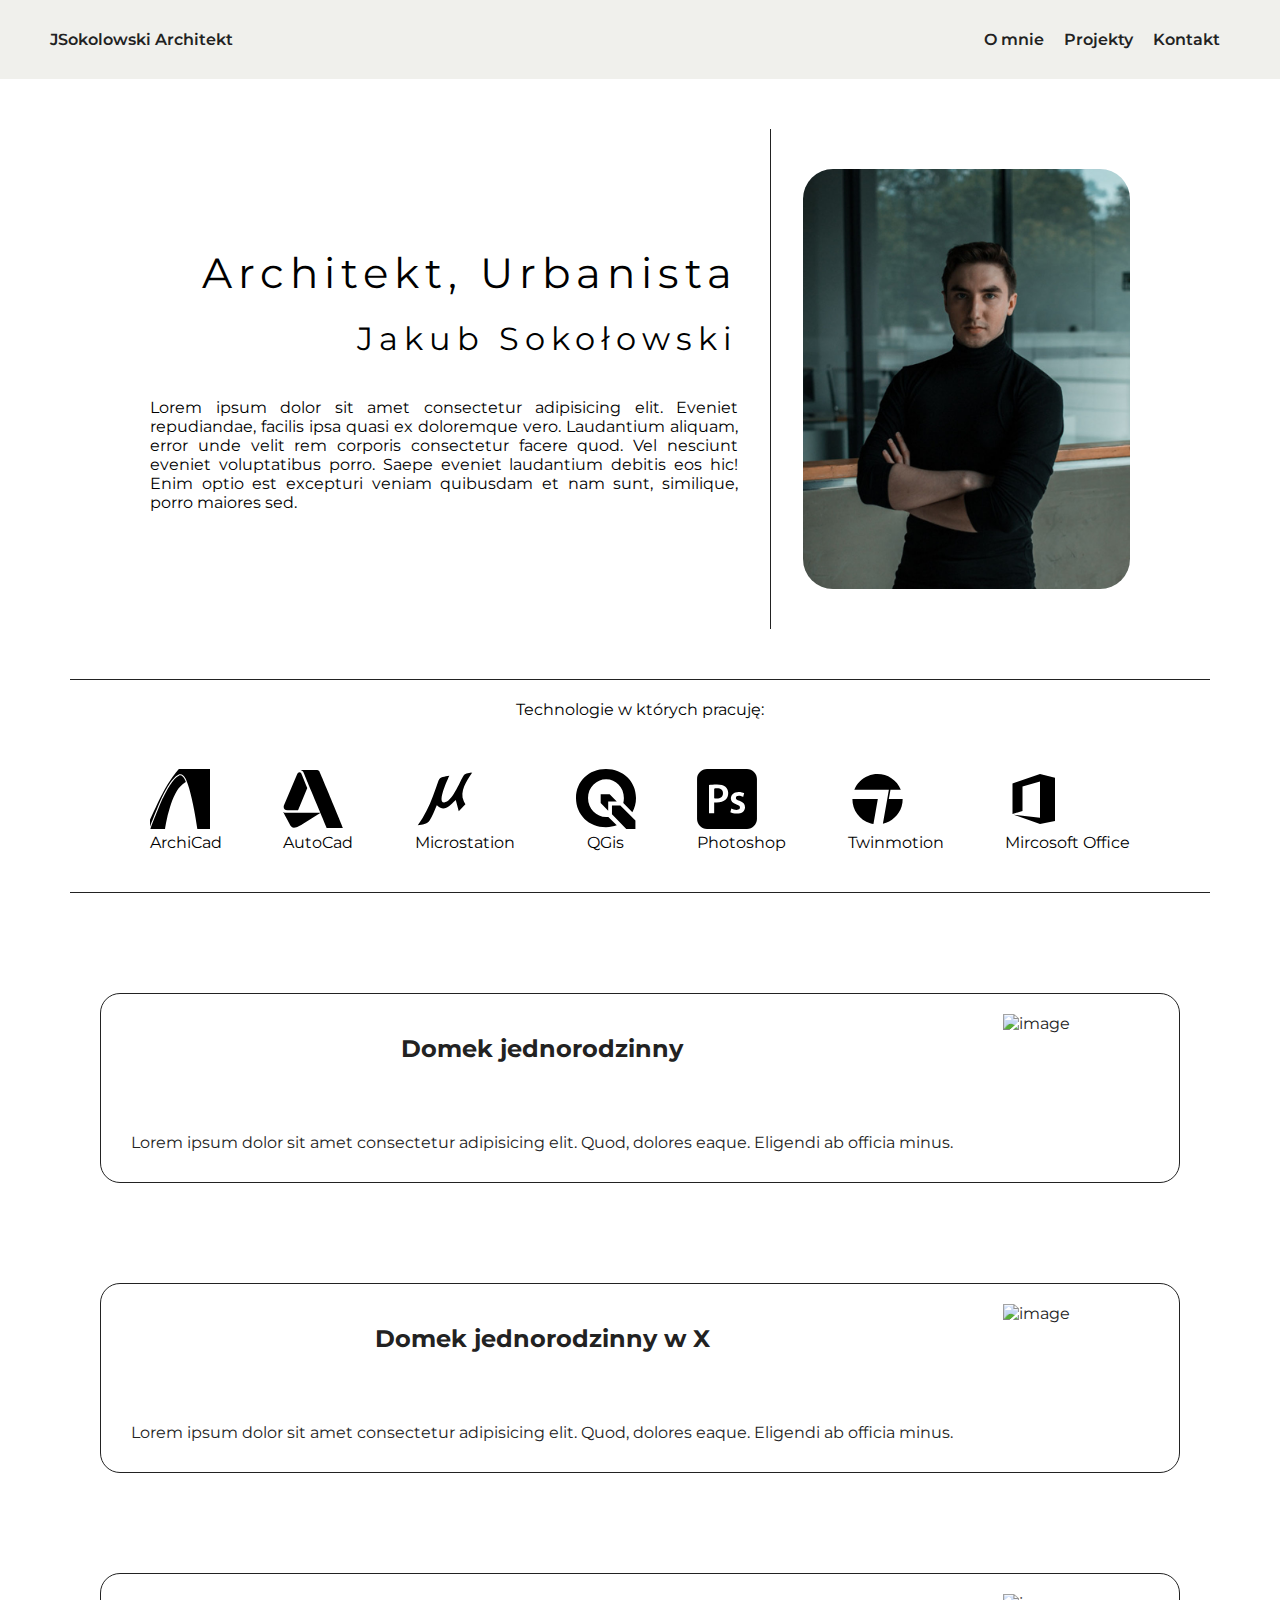
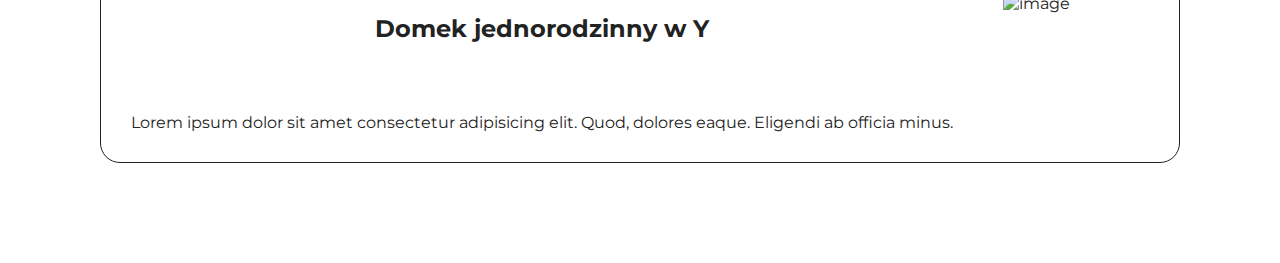
==== index.html @ 83d85ce9 "project started" ====
<!DOCTYPE html>
<html lang="en">
<head>
    <meta charset="UTF-8">
    <meta name="viewport" content="width=device-width, initial-scale=1.0">
    <title>Document</title>
    <link rel="stylesheet" href="style.css">
</head>
<body>
<header>
    <a class="logo" href="">JSokolowski Architekt</a>
    <div class="navbar-list">
        <ul class="navbar">
            <li><a class="active" href="index.html">O mnie</a></li>
            <li><a href="projects.html">Projekty</a></li>
            <li><a href="projectpage.html">Kontakt</a></li>
        </ul>
    </div>
</header>

<div class="about-entry">
    <div class="aboutme_textbox">
        <h1>Architekt, Urbanista</h1>
        <h2>Jakub Sokołowski</h2>
        </p>
        <p class="aboutme_description">Lorem ipsum dolor sit amet consectetur adipisicing elit. Eveniet repudiandae, facilis ipsa quasi ex doloremque vero. Laudantium aliquam, error unde velit rem corporis consectetur facere quod. Vel nesciunt eveniet voluptatibus porro. Saepe eveniet laudantium debitis eos hic! Enim optio est excepturi veniam quibusdam et nam sunt, similique, porro maiores sed.</p>
    </div>
    <div class="wertical_line"></div>
    <img id="mypic" src="./img/about/CV_winieta_crop.jpg" alt="">
</div>

<div class="techstack-line"></div>

<div class="techstack-container">
    <p>Technologie w których pracuję:</p>
    <div class="tech-icons">
        <div class="tech-element">
            <img id="archicad" src="img/svg/archicad-svgrepo-com.svg" alt="">
            <p>ArchiCad</p>
        </div>
        <div class="tech-element">
            <img id="autocad" src="img/svg/autodesk-svgrepo-com.svg" alt="">
            <p>AutoCad</p>
        </div>
        <div class="tech-element">
            <img id="microstation" src="img/svg/microstation2.svg" alt="">
            <p>Microstation</p>
        </div>
        <div class="tech-element">
            <img id="qgis" src="img/svg/qgis-svgrepo-com.svg" alt="">
            <p>QGis</p>
        </div>
        <div class="tech-element">
            <img id="photoshop" src="img/svg/photoshop-svgrepo-com.svg" alt="">
            <p>Photoshop</p>
        </div>
        <div class="tech-element">
            <img id="twinmotion" src="img/svg/twinmotion-icon.svg" alt="">
            <p>Twinmotion</p>
        </div>
        <div class="tech-element">
            <img id="office" src="img/svg/microsoft-office-svgrepo-com.svg" alt="">
            <p>Mircosoft Office</p>
        </div>
    </div>
</div>

<div class="techstack-line"></div>

    <div id="project-container"></div>

<script src="projects.js"></script>
<script src="script.js"></script>
</body>
</html>
---- style.css ----
/* Global */

@import url('https://fonts.googleapis.com/css2?family=Inconsolata:wght@400;700&family=League+Spartan:wght@100;200;300;400;500;600;700;800;900&family=Montserrat:wght@200;300;400;500;600;700&display=swap');


* {
    font-family: 'montserrat', sans-serif;
    margin: 0;
    padding: 0;
    box-sizing: border-box;
}



/* Header  */
header {
    display: flex;
    align-items: center;
    justify-content: space-between;
    padding: 30px 50px;
    background: rgb(240, 240, 236);
    /* background: rgb(23, 23, 23); */
    margin-bottom: 50px;
}

header a {
    text-decoration: none;
    font-weight: 600;
    color: #222;
}

.navbar {
    display: flex;
    align-items: center;
    justify-content: center;
}

.navbar li {
    list-style: none;

}

.navbar li a {
    padding: 20px 10px;
    text-decoration: none;
    color: #222;

}

/* ???? */
/* .PageMenu-bg {
    position: absolute;
    background-color: #222;
    -webkit-transform-origin: left top;
    transform-origin: left top;
    transition: height .7s cubic-bezier(.52,.08,.18,1),background-color .7s cubic-bezier(.52,.08,.18,1),-webkit-transform .8s cubic-bezier(.3,.3,.12,1) .1s;
    transition: transform .8s cubic-bezier(.3,.3,.12,1) .1s,height .7s cubic-bezier(.52,.08,.18,1),background-color .7s cubic-bezier(.52,.08,.18,1);
    transition: transform .8s cubic-bezier(.3,.3,.12,1) .1s,height .7s cubic-bezier(.52,.08,.18,1),background-color .7s cubic-bezier(.52,.08,.18,1),-webkit-transform .8s cubic-bezier(.3,.3,.12,1) .1s;
    overflow: hidden
} */

/* About - Entry  */
#mypic {
    /* border-bottom-left-radius: 15px;
    border-bottom-right-radius: 15px;
    box-shadow: 15px 15px rgba(0, 0, 0, 0.06); */
    height: 420px;
    border-radius: 30px;
    
}

.wertical_line {
    /* height: 1px; */
    width: 1.5px;
    height: 500px;
    background: #222;
}

.about-entry {
    display: flex;
    padding: 0 150px 0 150px;
    align-items: center;
    justify-content: space-between;
    margin-bottom: 50px;
    text-align: justify;
}
.about-entry h1 {
    text-align: right;
    font-weight: 400;
    font-size: 42px;
    letter-spacing: 6px;
    margin-bottom: 20px;
}
.about-entry h2 {
    text-align: right;
    font-weight: 400;
    font-size: 32px;
    letter-spacing: 6px;
    margin-bottom: 40px;
}

.aboutme_textbox {
    /* background-color: antiquewhite; */
    width: 60%;
}

.techstack-container {
    padding: 20px 150px 20px 150px;
}
.techstack-container p {
    font-weight: 400;
    display: flex;
    justify-content: center;
    margin-bottom: 20px;

}

.tech-icons{
    display: flex;
    justify-content: space-between;
    align-items: center;
    padding: 30px 0 0 0;
    
}

.tech-element img{
    height: 60px;
    width: 60px;
}

.techstack-line {
    display: flex;
    justify-content: center;
    align-items: center;
    margin-left: 70px;
    margin-right: 70px;
    height: 1px;
    background: #222;
}

#project-container img{
    width: 600px;

}

/* projectCard */

.project-link{
text-decoration: none;
}


.projectCard  {
    display: flex;
    margin: 100px;
    border: 1px #222 solid;
    border-radius: 20px;
    color: #222;
}

.projectCard-img img {
    width: 600px;
    padding: 20px;
}

.projectCard-Text {
}

.projectCard-Text h2{
    text-align: center;
    padding: 40px;
}

.projectCard-Text p {
    padding: 30px;
    text-decoration: none;
}


/* slider gpt */


/* .slider img {
    width: 1000px;
} */


/* .slider-container {
    position: relative;
    overflow: hidden;
    margin: 0 auto;
    max-width: 900px;
  }
  
  .slider {
    display: flex;
    transition: transform 0.5s ease-in-out;
    margin: 0 auto;
  }
  
  .slide {
    min-width: 100%;
    box-sizing: border-box;
  }
  
  .thumbnails-container {
    margin-top: 20px;
  }
  
  .thumbnails {
    display: flex;
    justify-content: center;
  }
  
  .thumbnail {
    width: 100px;
    height: 70px;
    margin-right: 5px;
    cursor: pointer;
  }
  
  .thumbnail img {
    width: 100%;
    height: 100%;
    object-fit: cover;
  } */




/* slider LunaDev */

/* .slider img {
    width: 900px;
} */

.slider {
    width: 800px;
    max-width: 100vw;
    height: 700px;
    margin: auto;
    position: relative;
    overflow: hidden;
}

.list {
    position: absolute;
    top: 0;
    left: 0;
    /* height: 100%; */
    display: flex;
    width: max-content;
    transition: 1s;
}

.list img {
    width: 800px;
    max-width: 100vw;
    /* height: 100%; */
    /* object-fit: cover; */
    /* troche to psuje bo sie naklada */
}

.sliderButtons {
    position: relative;
    top: 45%;
    left: 5%;
    width: 90%;
    display: flex;
    justify-content: space-between;
}

.sliderButtons button {
    width: 50px;
    height: 50px;
    border-radius: 20%;
    background-color: rgba(70, 69, 69, 0.2);
    border: none;
    font-weight: bold;
    font-size: 30px;
}

.dots {
    position: absolute;
    bottom: 10px;
    color: #222;
    left: 0;
    width: 100%;
    margin: 0;
    padding: 0;
    display: flex;
    justify-content: center;
}

.dots li {
    list-style: none;
    width: 10px;
    height: 10px;
    background-color: #222;
    margin: 20px;
    border-radius: 20px;
    transition: 1s;
}

.dots li.active {
    width: 30px;
}

@media screen and (max-width:768px){
    .slider{
        height: 400px;
    }
}
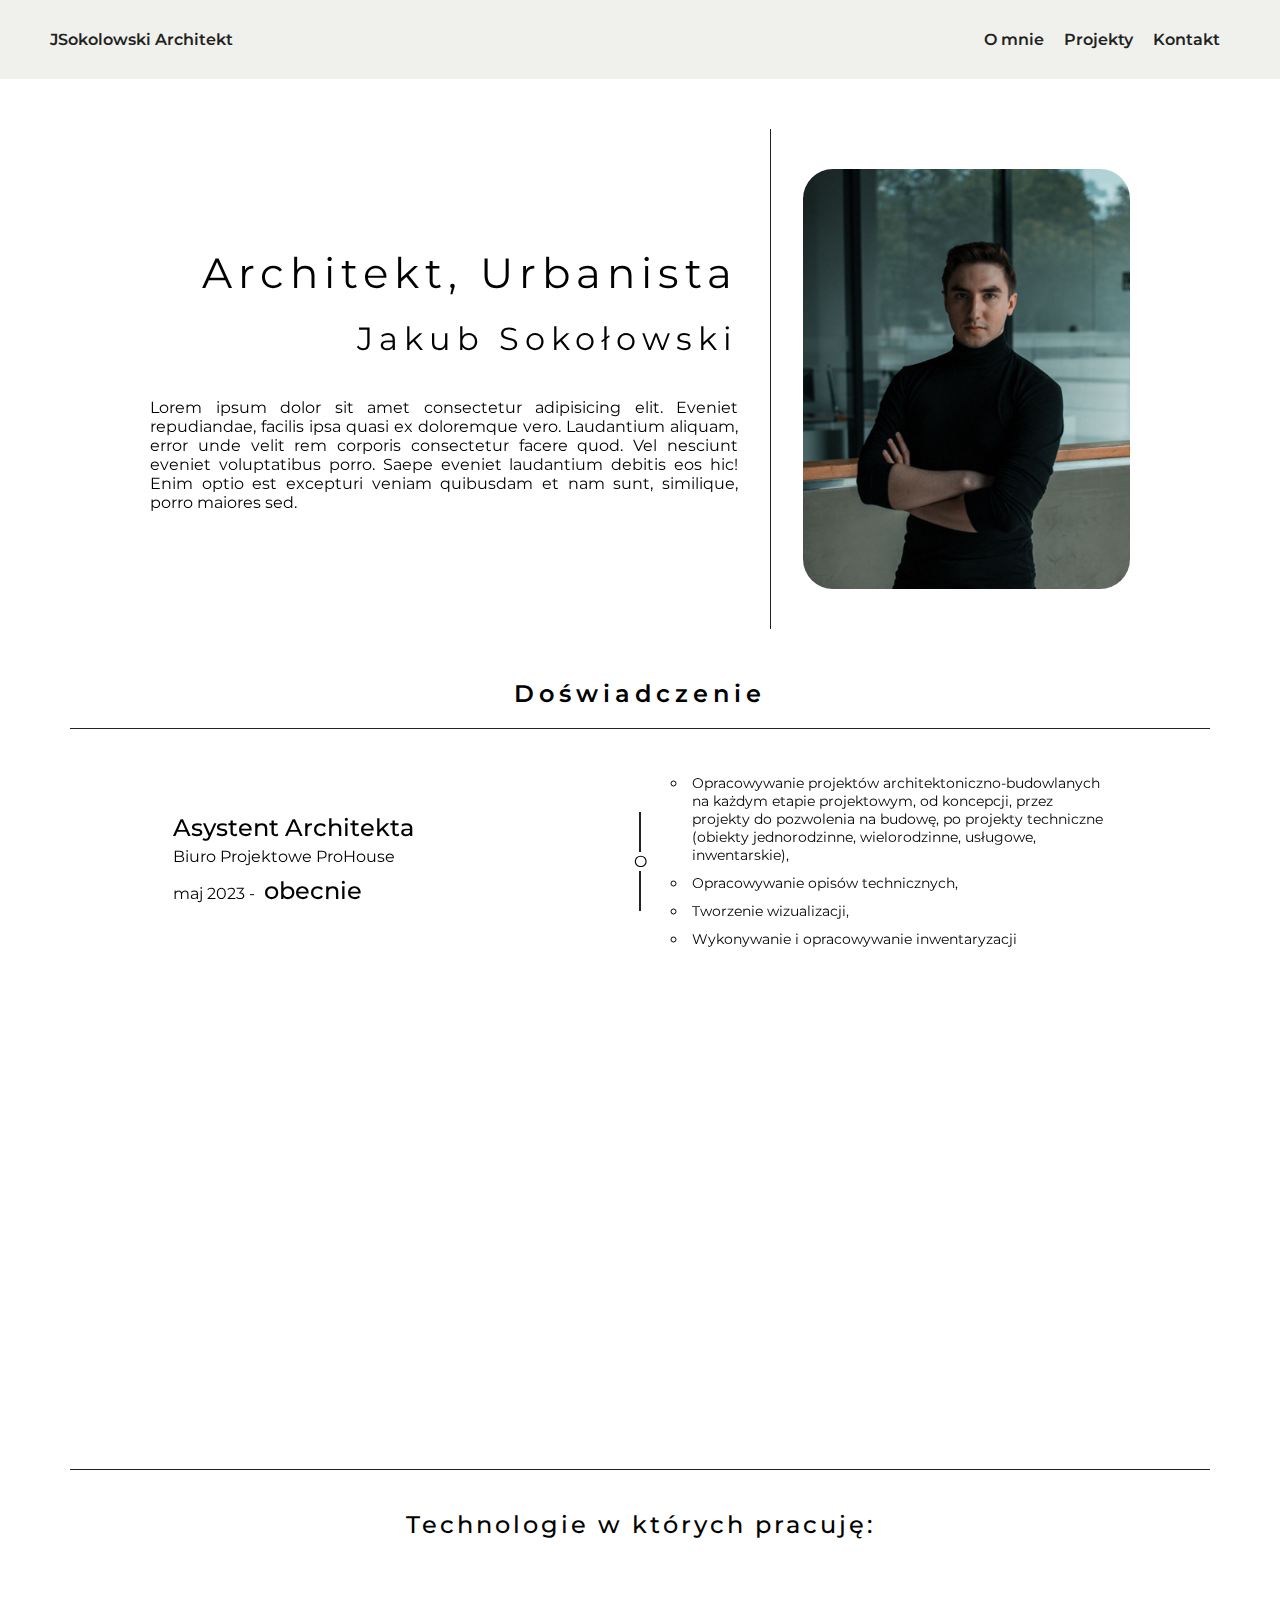
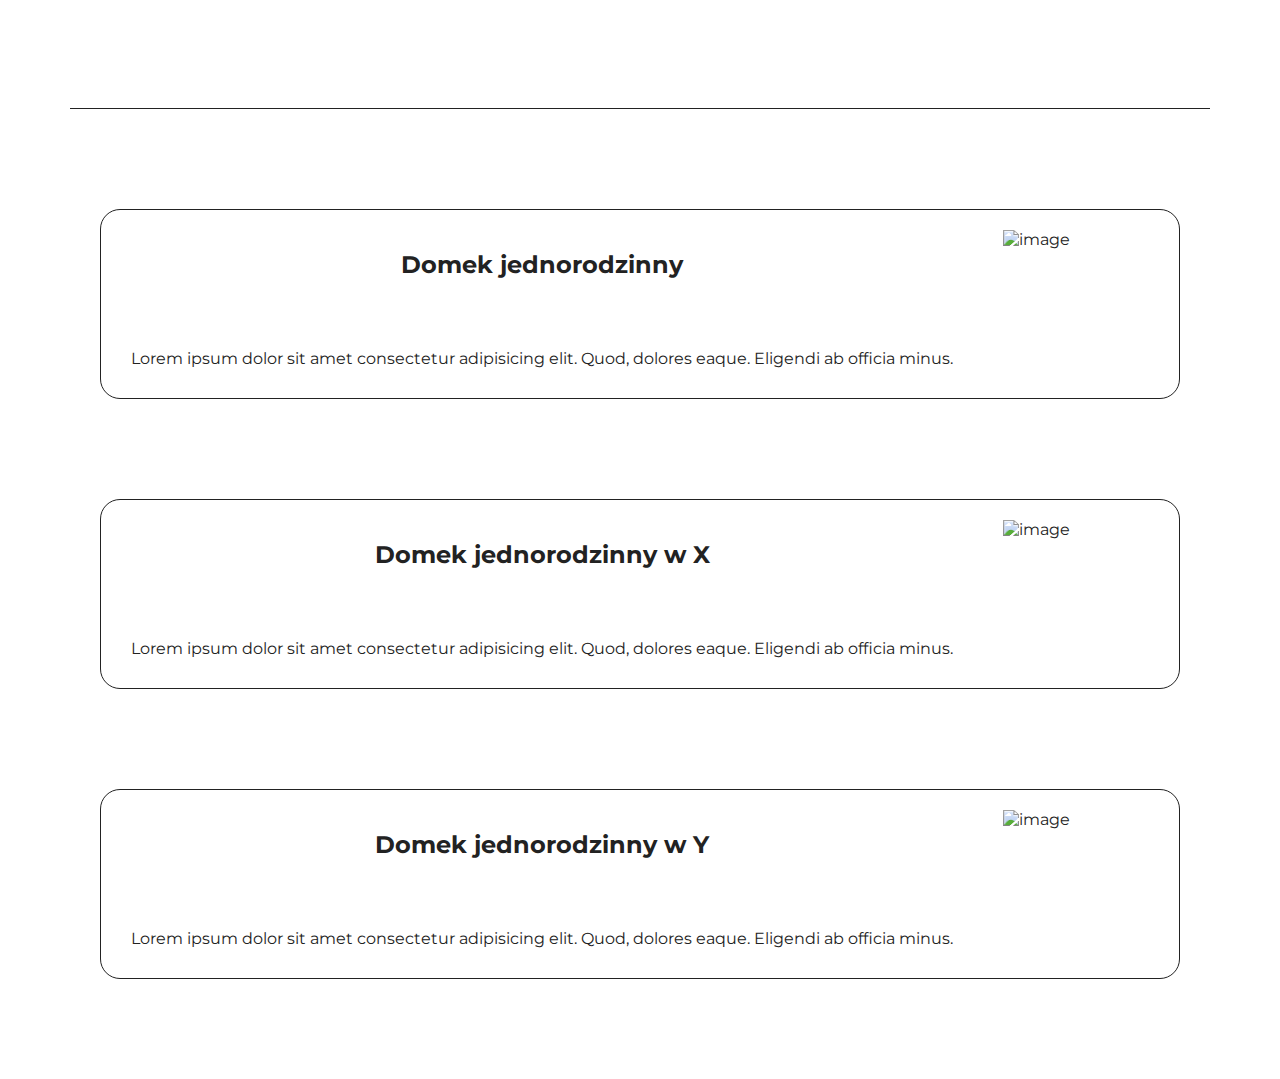
==== commit 67ac7844: "added animation on stroll to description part, experience part and tech-stack part" ====
--- a/index.html
+++ b/index.html
@@ -5,6 +5,7 @@
     <meta name="viewport" content="width=device-width, initial-scale=1.0">
     <title>Document</title>
     <link rel="stylesheet" href="style.css">
+    <script defer src="app.js"></script>
 </head>
 <body>
 <header>
@@ -19,7 +20,7 @@
 </header>
 
 <div class="about-entry">
-    <div class="aboutme_textbox">
+    <div class="aboutme_textbox hidden">
         <h1>Architekt, Urbanista</h1>
         <h2>Jakub Sokołowski</h2>
         </p>
@@ -29,36 +30,116 @@
     <img id="mypic" src="./img/about/CV_winieta_crop.jpg" alt="">
 </div>
 
+<div class="experience-header">
+    <h2>Doświadczenie</h2>
+</div>
+
 <div class="techstack-line"></div>
 
+
+<div class="experience-box">
+    <ul class="exp-ul">
+        <div class="exp hidden">
+            <li class="exp-li">
+                <div class="year exp-around">
+                    <span>Asystent Architekta</span>
+                    <p>Biuro Projektowe ProHouse</p>
+                    <p>maj 2023 - <span>obecnie</span></p>
+                </div>
+                <div class="middle-exp-section">
+                    <span class="exp-middle-line"></span>
+                    <span>O</span>
+                    <span class="exp-middle-line"></span>
+                </div>
+                <div class="exp-description exp-around">
+                    <ul class="job-description">
+                        <li>Opracowywanie projektów architektoniczno-budowlanych na każdym etapie projektowym, od koncepcji, przez projekty do pozwolenia na budowę, po projekty techniczne (obiekty jednorodzinne, wielorodzinne, usługowe, inwentarskie),</li>
+                        <li>Opracowywanie opisów technicznych,</li>
+                        <li>Tworzenie wizualizacji,</li>
+                        <li>Wykonywanie i opracowywanie inwentaryzacji</li>
+                    </ul>
+                </div>
+            </li>
+        </div>
+        <div class="exp hidden">
+             <li class="exp-li">
+                <div class="exp-description exp-around">
+                    <ul class="job-description x">
+                        <li>tworzenie analiz przedprojektowych</li>
+                        <li>tworzenie projektów organizacji ruchu</li>
+                        <li>rysowanie przekrojów, szczegółów konstrukcyjnych i innych elementów rysunków do projektów budowlanych</li>
+                        <li>przygotowywanie analiz i prognoz ruchu</li>
+                        <li>przygotowywanie specyfikacji technicznych</li>
+                        <li>sporządzenie przedmiarów robót</li>
+                        <li>udział w przygotowywaniu opisów technicznych</li>
+                    </ul>
+                </div>
+                <div class="middle-exp-section">
+                    <span class="exp-middle-line"></span>
+                    <span>O</span>
+                    <span class="exp-middle-line"></span>
+                </div>
+                <div class="year exp-around">
+                    <span>Asystent Projektanta</span>
+                    <p>Wrocławskie Biuro Projektów DROSYSTEM Sp. z o.o.</p>
+                    <p>styczeń 2021 - wrzesień 2021,</p>
+                    <p>lipiec 2020 - wrzesień 2020 - staż</p>
+                </div>
+            </li>
+         </div>
+         <div class="exp hidden">
+            <li class="exp-li">
+                <div class="year exp-around">
+                    <span>Asystent Geodety</span>
+                    <p>GEO-LIT Przemysław Przerywacz</p>
+                    <p>listopad 2020 - styczeń 2021</p>
+                </div>
+                <div class="middle-exp-section">
+                    <span class="exp-middle-line"></span>
+                    <span>O</span>
+                    <span class="exp-middle-line"></span>
+                </div>
+                <div class="exp-description exp-around">
+                    <ul class="job-description">
+                        <li>wykonywanie pomiarów tachimetrem</li>
+                        <li>wykonywanie pomiarów odbiornikiem GPS</li>
+                        <li>obsługa niwelatora</li>
+                    </ul>
+                </div>
+            </li>
+        </div>
+    </ul>
+</div>
+
+<div class="techstack-line"></div>
 <div class="techstack-container">
-    <p>Technologie w których pracuję:</p>
+    <p class="techstack-header">Technologie w których pracuję:</p>
     <div class="tech-icons">
-        <div class="tech-element">
+        <div class="tech-element hidden">
             <img id="archicad" src="img/svg/archicad-svgrepo-com.svg" alt="">
             <p>ArchiCad</p>
         </div>
-        <div class="tech-element">
+        <div class="tech-element hidden">
             <img id="autocad" src="img/svg/autodesk-svgrepo-com.svg" alt="">
             <p>AutoCad</p>
         </div>
-        <div class="tech-element">
+        <div class="tech-element hidden">
             <img id="microstation" src="img/svg/microstation2.svg" alt="">
             <p>Microstation</p>
         </div>
-        <div class="tech-element">
+        <div class="tech-element hidden">
             <img id="qgis" src="img/svg/qgis-svgrepo-com.svg" alt="">
             <p>QGis</p>
         </div>
-        <div class="tech-element">
+        <div class="tech-element hidden">
             <img id="photoshop" src="img/svg/photoshop-svgrepo-com.svg" alt="">
             <p>Photoshop</p>
         </div>
-        <div class="tech-element">
+        <div class="tech-element hidden">
             <img id="twinmotion" src="img/svg/twinmotion-icon.svg" alt="">
             <p>Twinmotion</p>
         </div>
-        <div class="tech-element">
+        <div class="tech-element hidden">
             <img id="office" src="img/svg/microsoft-office-svgrepo-com.svg" alt="">
             <p>Mircosoft Office</p>
         </div>
@@ -67,7 +148,7 @@
 
 <div class="techstack-line"></div>
 
-    <div id="project-container"></div>
+<div id="project-container"></div>
 
 <script src="projects.js"></script>
 <script src="script.js"></script>
--- a/style.css
+++ b/style.css
@@ -10,7 +10,36 @@
     box-sizing: border-box;
 }
 
-
+.hidden {
+    opacity: 0;
+    filter: blur(5px);
+    transform: translateX(-100%);
+    transition: all 1s;
+}
+
+.hidden:nth-of-type(even){
+    opacity: 0;
+    transform: translateX(100%);
+}
+
+
+.show {
+    opacity: 1;
+    filter: blur(0);
+    transform: translateX(0);
+    overflow: hidden;
+}
+
+.show:nth-of-type(even){
+    opacity: 1;
+    transform: translateX(0);
+}
+
+/* @media (prefers-reduced-motion) {
+    .hidden {
+        transition: none;
+    }
+} */
 
 /* Header  */
 header {
@@ -107,10 +136,17 @@
 .techstack-container {
     padding: 20px 150px 20px 150px;
 }
-.techstack-container p {
+
+.techstack-header{
+    text-align: center;
+    font-size: 24px;
+    font-weight: 500;
+    letter-spacing: 3px;
+    margin: 20px 0 20px 0;
+}
+.tech-element p {
     font-weight: 400;
-    display: flex;
-    justify-content: center;
+    text-align: center;
     margin-bottom: 20px;
 
 }
@@ -120,12 +156,26 @@
     justify-content: space-between;
     align-items: center;
     padding: 30px 0 0 0;
-    
-}
-
+}
+
+.tech-element:nth-child(2){transition-delay: 100ms;}
+.tech-element:nth-child(3){transition-delay: 200ms;}
+.tech-element:nth-child(4){transition-delay: 300ms;}
+.tech-element:nth-child(5){transition-delay: 400ms;}
+.tech-element:nth-child(6){transition-delay: 500ms;}
+.tech-element:nth-child(7){transition-delay: 600ms;}
+
+
+.tech-element{
+    display: flex;
+    justify-content: center;
+    align-items: center;
+    flex-direction: column;
+}
 .tech-element img{
     height: 60px;
     width: 60px;
+    padding: 0 0 15px 0;
 }
 
 .techstack-line {
@@ -267,6 +317,7 @@
     left: 5%;
     width: 90%;
     display: flex;
+    align-items: center;
     justify-content: space-between;
 }
 
@@ -310,4 +361,83 @@
     .slider{
         height: 400px;
     }
-}+}
+
+
+/* Exp section */
+
+.experience-header{
+    display: flex;
+    justify-content: center;
+    align-items: center;
+    margin: 0 0 20px 0;
+}
+.experience-header h2{
+    font-size: 24px;
+    font-weight: 600;
+    letter-spacing: 5px;
+}
+
+
+
+.experience-box {
+    overflow: hidden;
+
+}
+
+.exp {
+    display: flex;
+    align-items: center;
+    justify-content: center;
+    /* min-width: 300px; */
+}
+
+.middle-exp-section{
+    display: flex;
+    flex-direction: column;
+    align-items: center;
+    justify-content: center;
+}
+
+.exp-middle-line{
+    width: 2px;
+    height: 40px;
+    background-color: #222;
+}
+
+.exp-ul{
+    display: flex;
+    flex-direction: column;
+}
+.exp-li{
+    display: flex;
+    justify-content: space-between;
+    align-items: center;
+}
+
+.exp-around{
+    padding: 40px;
+    flex: 1 1  0%;
+}
+
+.job-description {
+    max-width: 600px;
+}
+
+.job-description li{
+    font-size: 14px;
+    padding: 5px;
+}
+
+.year span{
+    font-size: 24px;
+    font-weight: 500;
+    padding: 5px;
+}
+
+.year p{
+    padding: 5px;
+}
+
+
+
